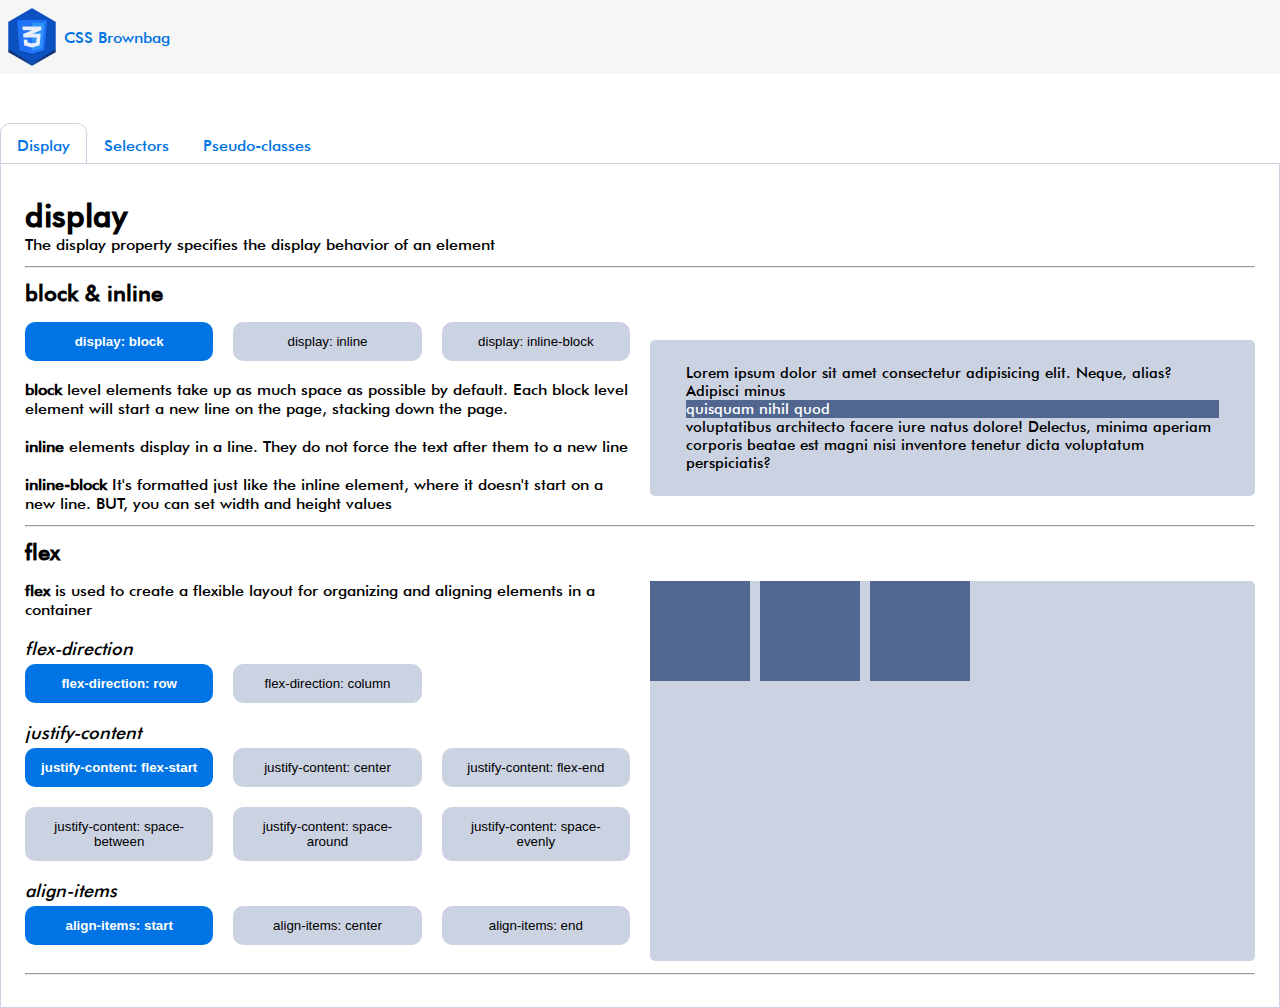
==== index.html @ 399d2007 "Add flex section" ====
<!DOCTYPE html>
<html lang="en">
  <head>
    <meta charset="UTF-8" />
    <meta name="viewport" content="width=device-width, initial-scale=1.0" />
    <title>CSS Brownbag Session</title>
    <link rel="stylesheet" href="css/styles.css" />
  </head>
  <body>
    <header class="navbar">
      <nav class="container">
        <div class="navbar-brand">
          <a href="#" class="navbar-logo">
            <img class="navbar-logo-image" src="./images/logo.png" alt="logo" />
            <p class="navbar-logo-text">CSS Brownbag</p>
          </a>
        </div>
      </nav>
    </header>

    <main>
      <nav class="nav container">
        <ul class="nav-tabs">
          <li class="nav-item">
            <a href="#" class="nav-link active" data-target="item-1">Display</a>
          </li>
          <li class="nav-item">
            <a href="#" class="nav-link" data-target="item-2">Selectors</a>
          </li>
          <li class="nav-item">
            <a href="#" class="nav-link" data-target="item-3">Pseudo-classes</a>
          </li>
        </ul>
      </nav>
      <div class="main-content container">
        <section class="content-item item-1 active">
          <div class="content-heading">
            <h2 class="content-title">display</h2>
            <p>
              The display property specifies the display behavior of an element
            </p>
          </div>
          <hr />
          <!-- BLOCK & INLINE -->
          <article id="block-inline" class="content-example">
            <h3 class="content-secondary-heading">block & inline</h3>

            <div class="content">
              <div class="content-description">
                <div class="content-buttons">
                  <div class="grid grid-col--3">
                    <button class="btn btn-primary" data-class="block">
                      display: block
                    </button>
                    <button class="btn btn-secondary" data-class="inline">
                      display: inline
                    </button>
                    <button class="btn btn-secondary" data-class="inline-block">
                      display: inline-block
                    </button>
                  </div>
                </div>
                <br />
                <p>
                  <strong>block</strong> level elements take up as much space as
                  possible by default. Each block level element will start a new
                  line on the page, stacking down the page.
                </p>
                <br />
                <p>
                  <strong>inline</strong> elements display in a line. They do
                  not force the text after them to a new line
                </p>
                <br />
                <strong>inline-block</strong> It's formatted just like the
                inline element, where it doesn't start on a new line. BUT, you
                can set width and height values
              </div>
              <div class="content-sample-text">
                <p>
                  Lorem ipsum dolor sit amet consectetur adipisicing elit.
                  Neque, alias? Adipisci minus
                  <span class="sample-1 block">quisquam nihil quod</span>
                  voluptatibus architecto facere iure natus dolore! Delectus,
                  minima aperiam corporis beatae est magni nisi inventore
                  tenetur dicta voluptatum perspiciatis?
                </p>
              </div>
            </div>
          </article>

          <hr />
          <article id="flex" class="content-example">
            <h3 class="content-secondary-heading">flex</h3>

            <div class="content">
              <div class="content-description">
                <p>
                  <strong>flex</strong> is used to create a flexible layout for
                  organizing and aligning elements in a container
                </p>
                <br />
                <div id="flex-direction" class="content-buttons">
                  <p>flex-direction</p>
                  <div class="grid grid-col--3">
                    <button class="btn btn-primary" data-class="flex-row">
                      flex-direction: row
                    </button>
                    <button class="btn btn-secondary" data-class="flex-column">
                      flex-direction: column
                    </button>
                  </div>
                </div>
                <br />
                <div id="justify-content" class="content-buttons">
                  <p>justify-content</p>
                  <div class="grid grid-col--3">
                    <button
                      class="btn btn-primary"
                      data-class="flex-justify-start"
                    >
                      justify-content: flex-start
                    </button>
                    <button
                      class="btn btn-secondary"
                      data-class="flex-justify-center"
                    >
                      justify-content: center
                    </button>
                    <button
                      class="btn btn-secondary"
                      data-class="flex-justify-end"
                    >
                      justify-content: flex-end
                    </button>
                    <button
                      class="btn btn-secondary"
                      data-class="flex-space-between"
                    >
                      justify-content: space-between
                    </button>
                    <button
                      class="btn btn-secondary"
                      data-class="flex-space-around"
                    >
                      justify-content: space-around
                    </button>
                    <button
                      class="btn btn-secondary"
                      data-class="flex-space-evenly"
                    >
                      justify-content: space-evenly
                    </button>
                  </div>
                </div>
                <br />
                <div id="align-items" class="content-buttons">
                  <p>align-items</p>
                  <div class="grid grid-col--3">
                    <button class="btn btn-primary" data-class="align-start">
                      align-items: start
                    </button>
                    <button class="btn btn-secondary" data-class="align-center">
                      align-items: center
                    </button>
                    <button class="btn btn-secondary" data-class="align-end">
                      align-items: end
                    </button>
                  </div>
                </div>
              </div>
              <div class="content-sample-flex">
                <div class="box-flex box-1"></div>
                <div class="box-flex box-2"></div>
                <div class="box-flex box-3"></div>
              </div>
            </div>
          </article>
          <hr />
        </section>
        <div class="content-item item-2">item2</div>
        <div class="content-item item-3">item3</div>
      </div>
    </main>

    <script src="js/app.js"></script>
  </body>
</html>
---- css/styles.css ----
@font-face {
  font-family: "Futura";
  src: url(../fonts/futura-regular.ttf) format("truetype");
  font-weight: normal;
  font-style: normal;
}

:root {
  --primary-color: #0074e4;
  --secondary-color: #cbd2e2;
  --accent-color: #51678f;
}

* {
  margin: 0;
  padding: 0;
  box-sizing: border-box;
}

html {
  font-size: 62.5%;
}

body {
  font-family: "Futura", sans-serif;
}

/* GENERAL */
.container {
  max-width: 1280px;
  margin: 0 auto;
}

.grid {
  display: grid;
}

.grid-col--3 {
  grid-template-columns: repeat(3, 1fr);
  grid-gap: 20px;
}

.btn {
  padding: 1.2rem 1.6rem;
  border-radius: 10px;
  border: none;
  cursor: pointer;
}

.btn-primary {
  background-color: var(--primary-color);
  color: #fff;
  font-weight: bold;
}

.btn-secondary {
  background-color: var(--secondary-color);
}

.btn-primary:hover {
  background-color: #0268c7;
}

.btn-secondary:hover {
  background-color: #bfc3cf;
}

/* ****** */
/* NAVBAR */
/* ****** */

.navbar {
  background-color: #f6f6f6;
  padding: 5px 0;
}

.navbar-brand {
  display: flex;
}

.navbar-logo {
  display: flex;
  align-items: center;
  text-decoration: none;
}

.navbar-logo-image {
  width: 64px;
}

.navbar-logo-text {
  color: var(--primary-color);
  font-size: 1.6rem;
}

/* ****** */
/* TABS */
/* ****** */
.nav {
  margin-top: 6.2rem;
  padding-bottom: 0.8rem;
  border-bottom: 1px solid var(--secondary-color);
}

.nav-tabs {
  display: flex;
  list-style: none;
}

.nav-item {
  font-size: 1.6rem;
}

.nav-link {
  color: var(--primary-color);
  padding: 1.2rem 1.6rem 0.8rem 1.6rem;
  text-decoration: none;
  border: 1px solid transparent;
  border-top-left-radius: 10px;
  border-top-right-radius: 10px;
  transition: all 0.3s ease;
}

.nav-link.active {
  border-color: var(--secondary-color);
}

/* ****** */
/* CONTENT ITEM */
/* ****** */
.main-content {
  border: 1px solid var(--secondary-color);
  border-top: none;
}

.content-item {
  display: none;
  padding: 3.2rem 2.4rem;
}

.content-item.active {
  display: block;
}

.content-title {
  font-size: 3.2rem;
}

.content-secondary-heading {
  font-size: 2.2rem;
  margin-bottom: 1.2rem;
}

.content-buttons p {
  font-size: 1.8rem;
  font-style: italic;
  margin-bottom: 5px;
}

.content-heading p {
  font-size: 1.6rem;
  margin-bottom: 1.2rem;
}

/* CONTENT */
.content-example {
  margin: 1.2rem 0;
}

.content {
  margin-top: 1.6rem;
  display: flex;
  gap: 2rem;
}

.content-description {
  flex: 1;
  font-size: 1.6rem;
}

.content-sample-text {
  flex: 1;
  font-size: 1.5rem;
  align-self: center;
}

.content-sample-text p {
  background-color: var(--secondary-color);
  padding: 2.4rem 3.6rem;
  border-radius: 5px;
}

/* EXAMPLE 1: block & inline */
.sample-1 {
  background-color: var(--accent-color);
  color: #fff;
}

.block {
  display: block;
}

.inline-block {
  display: inline-block;
  width: 100px;
}

/* EXAMPLE 2: flex */
.content-sample-flex {
  flex: 1;
  display: flex;
  background-color: var(--secondary-color);
  border-radius: 5px;
  gap: 10px;
  height: 38rem;
  align-self: center;
}

.flex-row {
  flex-direction: row;
}

.flex-column {
  flex-direction: column;
}

.box-flex {
  width: 100px;
  height: 100px;
  background-color: var(--accent-color);
}

.flex-justify-start {
  justify-content: flex-start;
}

.flex-justify-center {
  justify-content: center;
}

.flex-justify-end {
  justify-content: flex-end;
}

.flex-space-around {
  justify-content: space-around;
}

.flex-space-between {
  justify-content: space-between;
}

.flex-space-evenly {
  justify-content: space-evenly;
}

.align-center {
  align-items: center;
}

.align-start {
  align-items: start;
}

.align-end {
  align-items: end;
}
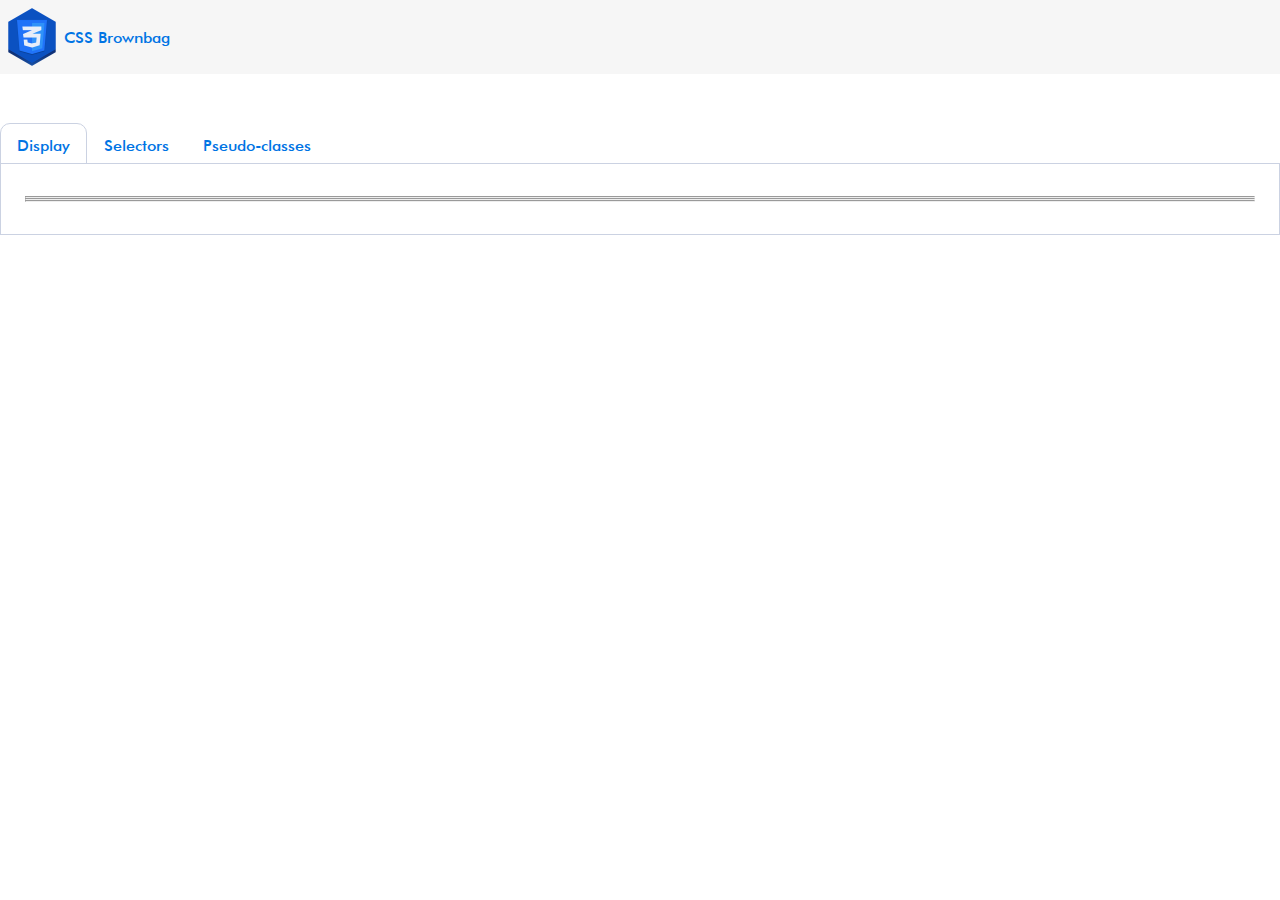
==== commit f563684e: "Add grid section" ====
--- a/index.html
+++ b/index.html
@@ -4,6 +4,7 @@
     <meta charset="UTF-8" />
     <meta name="viewport" content="width=device-width, initial-scale=1.0" />
     <title>CSS Brownbag Session</title>
+    <link rel="stylesheet" href="css/general.css" />
     <link rel="stylesheet" href="css/styles.css" />
   </head>
   <body>
@@ -34,149 +35,13 @@
       </nav>
       <div class="main-content container">
         <section class="content-item item-1 active">
-          <div class="content-heading">
-            <h2 class="content-title">display</h2>
-            <p>
-              The display property specifies the display behavior of an element
-            </p>
-          </div>
+          <!-- BLOCK HEADING -->
           <hr />
           <!-- BLOCK & INLINE -->
-          <article id="block-inline" class="content-example">
-            <h3 class="content-secondary-heading">block & inline</h3>
-
-            <div class="content">
-              <div class="content-description">
-                <div class="content-buttons">
-                  <div class="grid grid-col--3">
-                    <button class="btn btn-primary" data-class="block">
-                      display: block
-                    </button>
-                    <button class="btn btn-secondary" data-class="inline">
-                      display: inline
-                    </button>
-                    <button class="btn btn-secondary" data-class="inline-block">
-                      display: inline-block
-                    </button>
-                  </div>
-                </div>
-                <br />
-                <p>
-                  <strong>block</strong> level elements take up as much space as
-                  possible by default. Each block level element will start a new
-                  line on the page, stacking down the page.
-                </p>
-                <br />
-                <p>
-                  <strong>inline</strong> elements display in a line. They do
-                  not force the text after them to a new line
-                </p>
-                <br />
-                <strong>inline-block</strong> It's formatted just like the
-                inline element, where it doesn't start on a new line. BUT, you
-                can set width and height values
-              </div>
-              <div class="content-sample-text">
-                <p>
-                  Lorem ipsum dolor sit amet consectetur adipisicing elit.
-                  Neque, alias? Adipisci minus
-                  <span class="sample-1 block">quisquam nihil quod</span>
-                  voluptatibus architecto facere iure natus dolore! Delectus,
-                  minima aperiam corporis beatae est magni nisi inventore
-                  tenetur dicta voluptatum perspiciatis?
-                </p>
-              </div>
-            </div>
-          </article>
-
           <hr />
-          <article id="flex" class="content-example">
-            <h3 class="content-secondary-heading">flex</h3>
-
-            <div class="content">
-              <div class="content-description">
-                <p>
-                  <strong>flex</strong> is used to create a flexible layout for
-                  organizing and aligning elements in a container
-                </p>
-                <br />
-                <div id="flex-direction" class="content-buttons">
-                  <p>flex-direction</p>
-                  <div class="grid grid-col--3">
-                    <button class="btn btn-primary" data-class="flex-row">
-                      flex-direction: row
-                    </button>
-                    <button class="btn btn-secondary" data-class="flex-column">
-                      flex-direction: column
-                    </button>
-                  </div>
-                </div>
-                <br />
-                <div id="justify-content" class="content-buttons">
-                  <p>justify-content</p>
-                  <div class="grid grid-col--3">
-                    <button
-                      class="btn btn-primary"
-                      data-class="flex-justify-start"
-                    >
-                      justify-content: flex-start
-                    </button>
-                    <button
-                      class="btn btn-secondary"
-                      data-class="flex-justify-center"
-                    >
-                      justify-content: center
-                    </button>
-                    <button
-                      class="btn btn-secondary"
-                      data-class="flex-justify-end"
-                    >
-                      justify-content: flex-end
-                    </button>
-                    <button
-                      class="btn btn-secondary"
-                      data-class="flex-space-between"
-                    >
-                      justify-content: space-between
-                    </button>
-                    <button
-                      class="btn btn-secondary"
-                      data-class="flex-space-around"
-                    >
-                      justify-content: space-around
-                    </button>
-                    <button
-                      class="btn btn-secondary"
-                      data-class="flex-space-evenly"
-                    >
-                      justify-content: space-evenly
-                    </button>
-                  </div>
-                </div>
-                <br />
-                <div id="align-items" class="content-buttons">
-                  <p>align-items</p>
-                  <div class="grid grid-col--3">
-                    <button class="btn btn-primary" data-class="align-start">
-                      align-items: start
-                    </button>
-                    <button class="btn btn-secondary" data-class="align-center">
-                      align-items: center
-                    </button>
-                    <button class="btn btn-secondary" data-class="align-end">
-                      align-items: end
-                    </button>
-                  </div>
-                </div>
-              </div>
-              <div class="content-sample-flex">
-                <div class="box-flex box-1"></div>
-                <div class="box-flex box-2"></div>
-                <div class="box-flex box-3"></div>
-              </div>
-            </div>
-          </article>
+          <!-- FLEX -->
           <hr />
+          <!-- GRID -->
         </section>
         <div class="content-item item-2">item2</div>
         <div class="content-item item-3">item3</div>
--- a/css/general.css
+++ b/css/general.css
@@ -0,0 +1,132 @@
+:root {
+  --primary-color: #0074e4;
+  --secondary-color: #cbd2e2;
+  --accent-color: #51678f;
+}
+
+* {
+  margin: 0;
+  padding: 0;
+  box-sizing: border-box;
+}
+
+html {
+  font-size: 62.5%;
+}
+
+body {
+  font-family: "Futura", sans-serif;
+}
+
+/* GENERAL */
+.container {
+  max-width: 1280px;
+  margin: 0 auto;
+}
+
+.grid {
+  display: grid;
+  grid-gap: 20px;
+}
+
+.grid-col--1 {
+  grid-template-columns: 1fr;
+}
+
+.grid-col--2 {
+  grid-template-columns: repeat(2, 1fr);
+}
+
+.grid-col--3 {
+  grid-template-columns: repeat(3, 1fr);
+}
+
+.grid-row--1 {
+  grid-template-rows: 50px;
+}
+
+.grid-row--2 {
+  grid-template-rows: 50px 75px;
+}
+
+.grid-row--3 {
+  grid-template-rows: 50px 75px 100px;
+}
+
+.btn {
+  padding: 1.2rem 1.6rem;
+  border-radius: 10px;
+  border: none;
+  cursor: pointer;
+}
+
+.btn-primary {
+  background-color: var(--primary-color);
+  color: #fff;
+  font-weight: bold;
+}
+
+.btn-secondary {
+  background-color: var(--secondary-color);
+}
+
+.btn-primary:hover {
+  background-color: #0268c7;
+}
+
+.btn-secondary:hover {
+  background-color: #bfc3cf;
+}
+
+.block {
+  display: block;
+}
+
+.inline-block {
+  display: inline-block;
+  width: 100px;
+}
+
+.flex-row {
+  flex-direction: row;
+}
+
+.flex-column {
+  flex-direction: column;
+}
+
+.flex-justify-start {
+  justify-content: flex-start;
+}
+
+.flex-justify-center {
+  justify-content: center;
+}
+
+.flex-justify-end {
+  justify-content: flex-end;
+}
+
+.flex-space-around {
+  justify-content: space-around;
+}
+
+.flex-space-between {
+  justify-content: space-between;
+}
+
+.flex-space-evenly {
+  justify-content: space-evenly;
+}
+
+.align-center {
+  align-items: center;
+}
+
+.align-start {
+  align-items: start;
+}
+
+.align-end {
+  align-items: end;
+}
--- a/css/styles.css
+++ b/css/styles.css
@@ -3,66 +3,6 @@
   src: url(../fonts/futura-regular.ttf) format("truetype");
   font-weight: normal;
   font-style: normal;
-}
-
-:root {
-  --primary-color: #0074e4;
-  --secondary-color: #cbd2e2;
-  --accent-color: #51678f;
-}
-
-* {
-  margin: 0;
-  padding: 0;
-  box-sizing: border-box;
-}
-
-html {
-  font-size: 62.5%;
-}
-
-body {
-  font-family: "Futura", sans-serif;
-}
-
-/* GENERAL */
-.container {
-  max-width: 1280px;
-  margin: 0 auto;
-}
-
-.grid {
-  display: grid;
-}
-
-.grid-col--3 {
-  grid-template-columns: repeat(3, 1fr);
-  grid-gap: 20px;
-}
-
-.btn {
-  padding: 1.2rem 1.6rem;
-  border-radius: 10px;
-  border: none;
-  cursor: pointer;
-}
-
-.btn-primary {
-  background-color: var(--primary-color);
-  color: #fff;
-  font-weight: bold;
-}
-
-.btn-secondary {
-  background-color: var(--secondary-color);
-}
-
-.btn-primary:hover {
-  background-color: #0268c7;
-}
-
-.btn-secondary:hover {
-  background-color: #bfc3cf;
 }
 
 /* ****** */
@@ -196,15 +136,6 @@
   color: #fff;
 }
 
-.block {
-  display: block;
-}
-
-.inline-block {
-  display: inline-block;
-  width: 100px;
-}
-
 /* EXAMPLE 2: flex */
 .content-sample-flex {
   flex: 1;
@@ -216,52 +147,22 @@
   align-self: center;
 }
 
-.flex-row {
-  flex-direction: row;
-}
-
-.flex-column {
-  flex-direction: column;
-}
-
 .box-flex {
   width: 100px;
   height: 100px;
   background-color: var(--accent-color);
 }
 
-.flex-justify-start {
-  justify-content: flex-start;
+/* EXAMPLE 3: Grid */
+.content-sample-grid {
+  flex: 1;
+  display: grid;
+  background-color: var(--secondary-color);
+  border-radius: 5px;
+  grid-gap: 20px;
+  height: 38rem;
 }
 
-.flex-justify-center {
-  justify-content: center;
+.box-grid {
+  background-color: var(--accent-color);
 }
-
-.flex-justify-end {
-  justify-content: flex-end;
-}
-
-.flex-space-around {
-  justify-content: space-around;
-}
-
-.flex-space-between {
-  justify-content: space-between;
-}
-
-.flex-space-evenly {
-  justify-content: space-evenly;
-}
-
-.align-center {
-  align-items: center;
-}
-
-.align-start {
-  align-items: start;
-}
-
-.align-end {
-  align-items: end;
-}
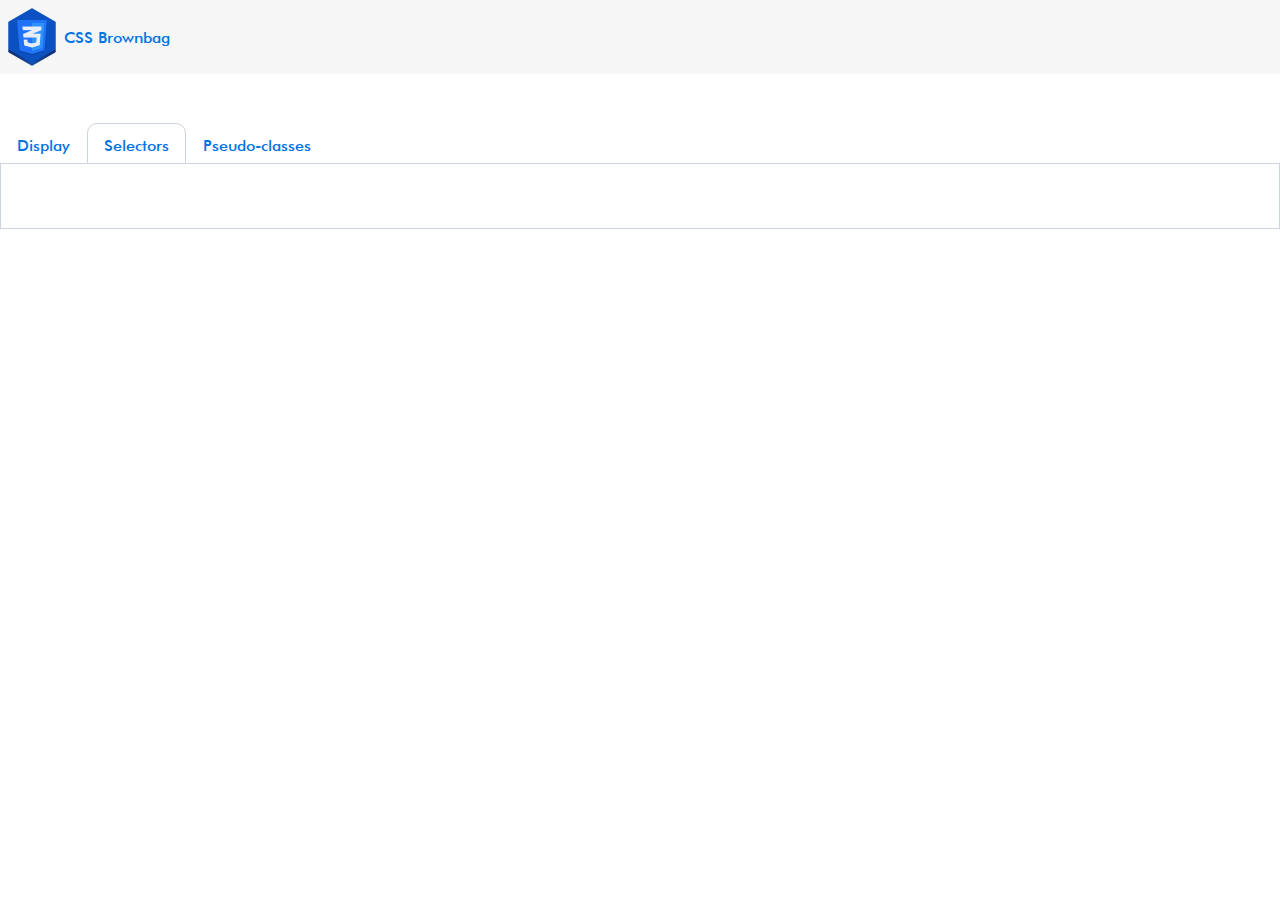
==== commit 5a47a32f: "Add selectors" ====
--- a/index.html
+++ b/index.html
@@ -23,10 +23,12 @@
       <nav class="nav container">
         <ul class="nav-tabs">
           <li class="nav-item">
-            <a href="#" class="nav-link active" data-target="item-1">Display</a>
+            <a href="#" class="nav-link" data-target="item-1">Display</a>
           </li>
           <li class="nav-item">
-            <a href="#" class="nav-link" data-target="item-2">Selectors</a>
+            <a href="#" class="nav-link active" data-target="item-2"
+              >Selectors</a
+            >
           </li>
           <li class="nav-item">
             <a href="#" class="nav-link" data-target="item-3">Pseudo-classes</a>
@@ -34,7 +36,7 @@
         </ul>
       </nav>
       <div class="main-content container">
-        <section class="content-item item-1 active">
+        <section class="content-item item-1">
           <!-- BLOCK HEADING -->
           <hr />
           <!-- BLOCK & INLINE -->
@@ -43,9 +45,10 @@
           <hr />
           <!-- GRID -->
         </section>
-        <div class="content-item item-2">item2</div>
-        <div class="content-item item-3">item3</div>
-      </div>
+        <section class="content-item item-2 active">
+          <!-- SELECTORS -->
+        </section>
+      <section class="content-item item-3">item3</section>
     </main>
 
     <script src="js/app.js"></script>
--- a/css/general.css
+++ b/css/general.css
@@ -16,6 +16,22 @@
 
 body {
   font-family: "Futura", sans-serif;
+}
+
+h1 {
+  font-size: 3.6rem;
+}
+
+h2 {
+  font-size: 3.2rem;
+}
+
+h3 {
+  font-size: 2.2rem;
+}
+
+h4 {
+  font-size: 1.8rem;
 }
 
 /* GENERAL */
--- a/css/styles.css
+++ b/css/styles.css
@@ -82,12 +82,7 @@
   display: block;
 }
 
-.content-title {
-  font-size: 3.2rem;
-}
-
 .content-secondary-heading {
-  font-size: 2.2rem;
   margin-bottom: 1.2rem;
 }
 
@@ -166,3 +161,21 @@
 .box-grid {
   background-color: var(--accent-color);
 }
+
+/* ********* */
+/* SELECTORS */
+/* ********* */
+.content-sample-selectors {
+  font-size: 1.6rem;
+  flex: 1 1 0px;
+  background-color: var(--secondary-color);
+  padding: 1.6rem;
+}
+
+.content-sample-code {
+  display: flex;
+}
+
+.content-sample-code code {
+  flex: 1 1 0px;
+}
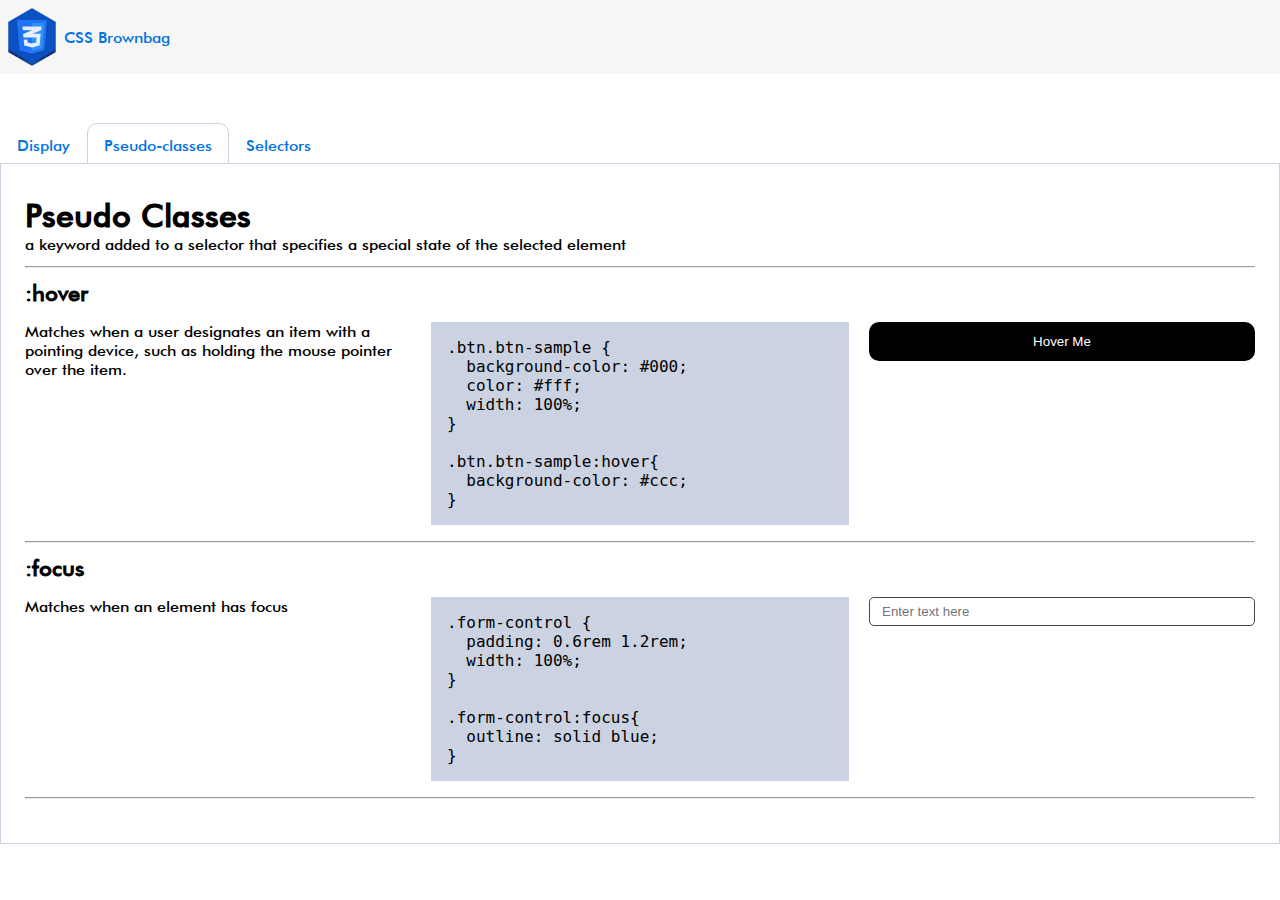
==== commit 147be371: "Add pseudo hover and focus" ====
--- a/index.html
+++ b/index.html
@@ -26,13 +26,14 @@
             <a href="#" class="nav-link" data-target="item-1">Display</a>
           </li>
           <li class="nav-item">
-            <a href="#" class="nav-link active" data-target="item-2"
+            <a href="#" class="nav-link active" data-target="item-2">Pseudo-classes</a>
+          </li>
+          <li class="nav-item">
+            <a href="#" class="nav-link" data-target="item-3"
               >Selectors</a
             >
           </li>
-          <li class="nav-item">
-            <a href="#" class="nav-link" data-target="item-3">Pseudo-classes</a>
-          </li>
+          
         </ul>
       </nav>
       <div class="main-content container">
@@ -46,9 +47,73 @@
           <!-- GRID -->
         </section>
         <section class="content-item item-2 active">
+          <div class="content-heading">
+            <h2 class="content-title">Pseudo Classes</h2>
+            <p>
+              a keyword added to a selector that specifies a special state of the selected
+              element
+            </p>
+          </div>
+          <hr>
+          <br>
+          <article id="hover">
+            <h3 class="content-secondary-heading">:hover</h3>
+              <div class="content">
+                <div class="content-description">
+                  <p>
+                    Matches when a user designates an item with a pointing device, such as holding the mouse pointer over the item.
+                  </p>
+                  <br />
+                </div>
+                <div class="content-sample-code">
+                  <code>.btn.btn-sample { <br>
+                    &emsp; background-color: #000; <br>
+                    &emsp; color: #fff;<br>
+                    &emsp; width: 100%;<br>
+                  }<br><br>
+                .btn.btn-sample:hover{<br>
+                &emsp; background-color: #ccc;<br>
+                }</code>
+                </div>
+                <div class="content-sample-result">
+                  <button class="btn btn-sample">
+                    Hover Me
+                  </button>
+                </div>
+              </div>
+              <hr>
+            </article>
+          <br>
+          <article id="focus">
+            <h3 class="content-secondary-heading">:focus</h3>
+              <div class="content">
+                <div class="content-description">
+                  <p>
+                    Matches when an element has focus
+                  </p>
+                  <br />
+                </div>
+                <div class="content-sample-code">
+                  <code>.form-control { <br>
+                    &emsp; padding: 0.6rem 1.2rem; <br>
+                    &emsp; width: 100%; <br>
+                  }<br><br>
+                .form-control:focus{<br>
+                  &emsp; outline: solid blue; <br>
+                }
+                  </code>
+                </div>
+                <div class="content-sample-result">
+                  <input type="text" class="form-control" placeholder="Enter text here">
+                </div>
+              </div>
+              <hr>
+            </article>
+          <br>
+        </section>
+        <section class="content-item item-3">
           <!-- SELECTORS -->
         </section>
-      <section class="content-item item-3">item3</section>
     </main>
 
     <script src="js/app.js"></script>
--- a/css/styles.css
+++ b/css/styles.css
@@ -165,17 +165,40 @@
 /* ********* */
 /* SELECTORS */
 /* ********* */
-.content-sample-selectors {
+.content-sample-code {
   font-size: 1.6rem;
   flex: 1 1 0px;
   background-color: var(--secondary-color);
   padding: 1.6rem;
-}
-
-.content-sample-code {
-  display: flex;
+  margin-bottom: 1.6rem;
 }
 
 .content-sample-code code {
   flex: 1 1 0px;
 }
+
+/* PSEUDO CLASSES */
+.btn.btn-sample {
+  background-color: #000;
+  color: #fff;
+  width: 100%;
+}
+
+.btn.btn-sample:hover {
+  background-color: #ccc;
+}
+
+.content-sample-result {
+  flex: 1 1 0px;
+}
+
+.form-control {
+  padding: 0.6rem 1.2rem;
+  border-radius: 5px;
+  border: 1px solid #494949;
+  width: 100%;
+}
+
+.form-control:focus {
+  outline: solid blue;
+}
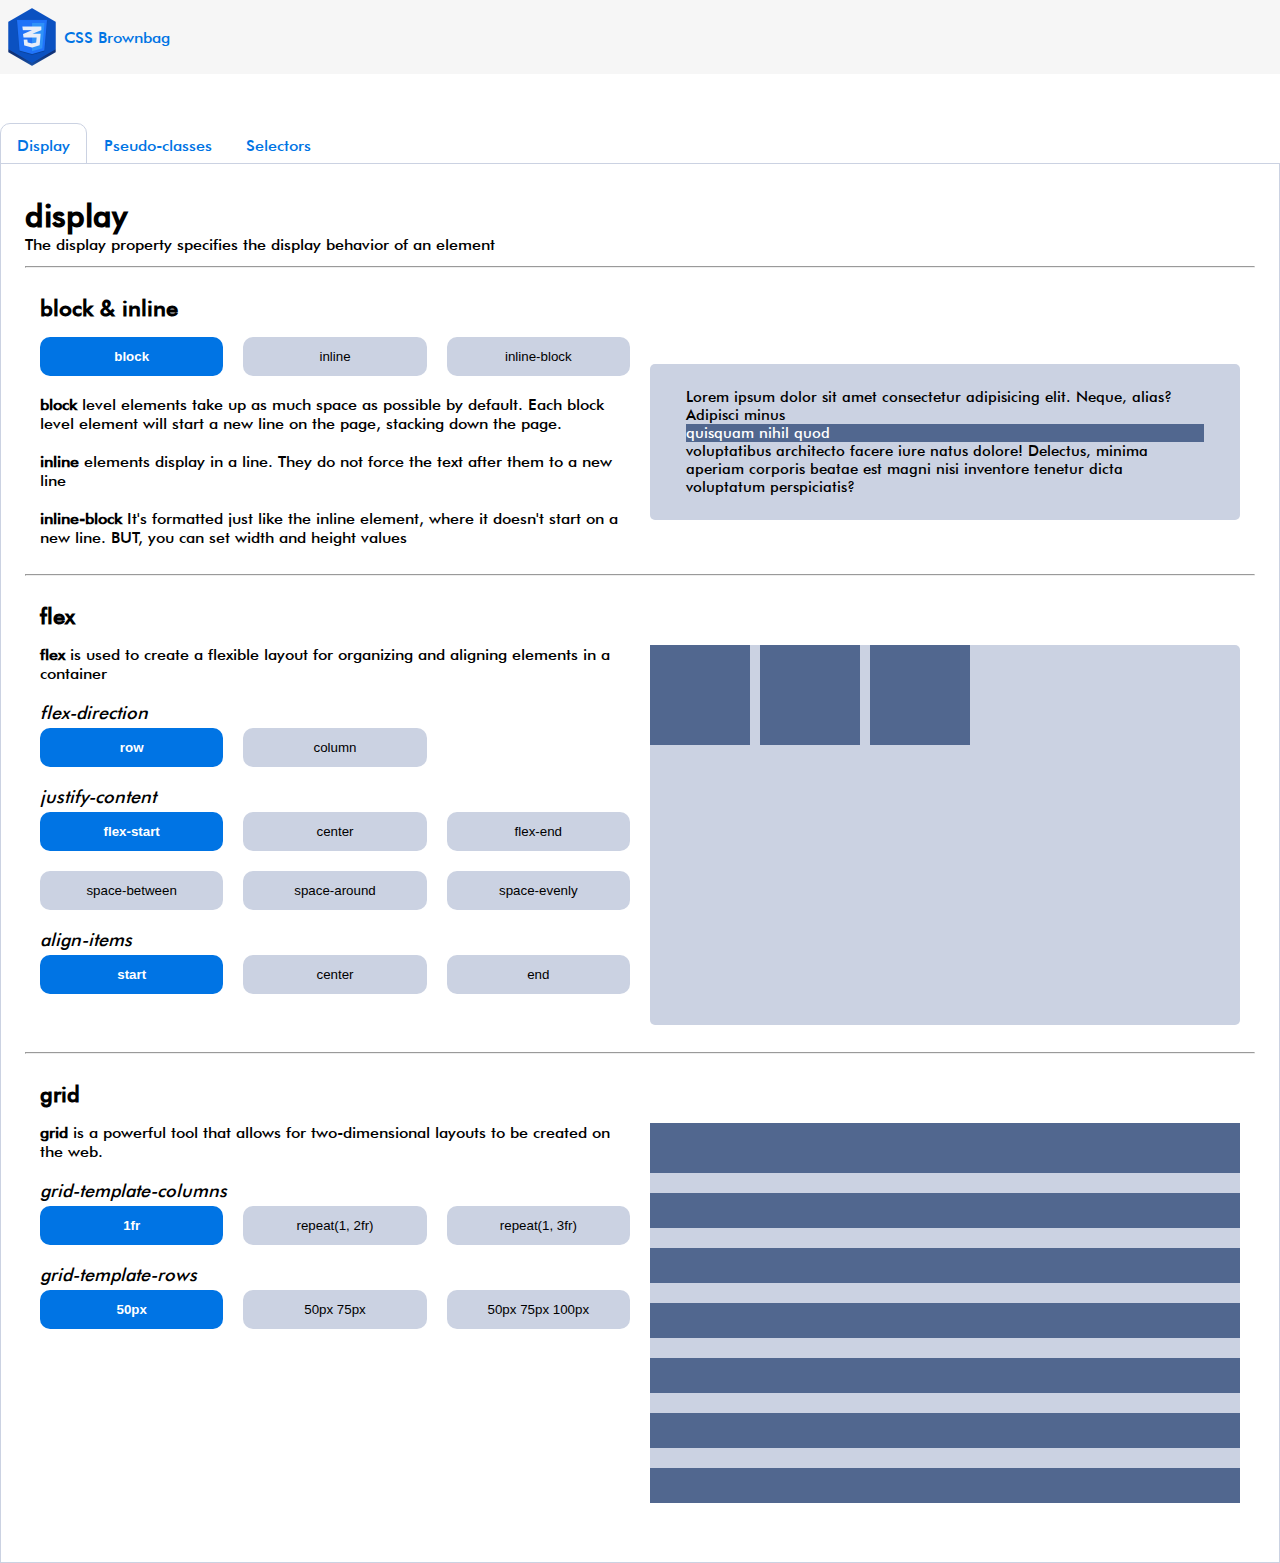
==== commit c7918993: "Add first-child, last-child, nth-child" ====
--- a/index.html
+++ b/index.html
@@ -23,10 +23,10 @@
       <nav class="nav container">
         <ul class="nav-tabs">
           <li class="nav-item">
-            <a href="#" class="nav-link" data-target="item-1">Display</a>
+            <a href="#" class="nav-link active" data-target="item-1">Display</a>
           </li>
           <li class="nav-item">
-            <a href="#" class="nav-link active" data-target="item-2">Pseudo-classes</a>
+            <a href="#" class="nav-link" data-target="item-2">Pseudo-classes</a>
           </li>
           <li class="nav-item">
             <a href="#" class="nav-link" data-target="item-3"
@@ -37,16 +37,177 @@
         </ul>
       </nav>
       <div class="main-content container">
-        <section class="content-item item-1">
+        <section class="content-item item-1 active">
           <!-- BLOCK HEADING -->
+          <div class="content-heading">
+            <h2 class="content-title">display</h2>
+            <p>The display property specifies the display behavior of an element</p>
+          </div>
+          
           <hr />
           <!-- BLOCK & INLINE -->
+          <article id="block-inline" class="content-example">
+            <h3 class="content-secondary-heading">block & inline</h3>
+          
+            <div class="content">
+              <div class="content-description">
+                <div class="content-buttons">
+                  <div class="grid grid-col--3">
+                    <button class="btn btn-primary" data-class="block">block</button>
+                    <button class="btn btn-secondary" data-class="inline">inline</button>
+                    <button class="btn btn-secondary" data-class="inline-block">
+                      inline-block
+                    </button>
+                  </div>
+                </div>
+                <br />
+                <p>
+                  <strong>block</strong> level elements take up as much space as possible
+                  by default. Each block level element will start a new line on the page,
+                  stacking down the page.
+                </p>
+                <br />
+                <p>
+                  <strong>inline</strong> elements display in a line. They do not force
+                  the text after them to a new line
+                </p>
+                <br />
+                <strong>inline-block</strong> It's formatted just like the inline element,
+                where it doesn't start on a new line. BUT, you can set width and height
+                values
+              </div>
+              <div class="content-sample-text">
+                <p>
+                  Lorem ipsum dolor sit amet consectetur adipisicing elit. Neque, alias?
+                  Adipisci minus
+                  <span class="sample-1 block">quisquam nihil quod</span>
+                  voluptatibus architecto facere iure natus dolore! Delectus, minima
+                  aperiam corporis beatae est magni nisi inventore tenetur dicta
+                  voluptatum perspiciatis?
+                </p>
+              </div>
+            </div>
+          </article>
+          
           <hr />
           <!-- FLEX -->
+          <article id="flex" class="content-example">
+            <h3 class="content-secondary-heading">flex</h3>
+          
+            <div class="content">
+              <div class="content-description">
+                <p>
+                  <strong>flex</strong> is used to create a flexible layout for organizing
+                  and aligning elements in a container
+                </p>
+                <br />
+                <div id="flex-direction" class="content-buttons">
+                  <p>flex-direction</p>
+                  <div class="grid grid-col--3">
+                    <button class="btn btn-primary" data-class="flex-row">row</button>
+                    <button class="btn btn-secondary" data-class="flex-column">
+                      column
+                    </button>
+                  </div>
+                </div>
+                <br />
+                <div id="justify-content" class="content-buttons">
+                  <p>justify-content</p>
+                  <div class="grid grid-col--3">
+                    <button class="btn btn-primary" data-class="flex-justify-start">
+                      flex-start
+                    </button>
+                    <button class="btn btn-secondary" data-class="flex-justify-center">
+                      center
+                    </button>
+                    <button class="btn btn-secondary" data-class="flex-justify-end">
+                      flex-end
+                    </button>
+                    <button class="btn btn-secondary" data-class="flex-space-between">
+                      space-between
+                    </button>
+                    <button class="btn btn-secondary" data-class="flex-space-around">
+                      space-around
+                    </button>
+                    <button class="btn btn-secondary" data-class="flex-space-evenly">
+                      space-evenly
+                    </button>
+                  </div>
+                </div>
+                <br />
+                <div id="align-items" class="content-buttons">
+                  <p>align-items</p>
+                  <div class="grid grid-col--3">
+                    <button class="btn btn-primary" data-class="align-start">
+                      start
+                    </button>
+                    <button class="btn btn-secondary" data-class="align-center">
+                      center
+                    </button>
+                    <button class="btn btn-secondary" data-class="align-end">end</button>
+                  </div>
+                </div>
+              </div>
+              <div class="content-sample-flex">
+                <div class="box-flex"></div>
+                <div class="box-flex"></div>
+                <div class="box-flex"></div>
+              </div>
+            </div>
+          </article>
+          
           <hr />
           <!-- GRID -->
+          <article id="grid" class="content-example">
+            <h3 class="content-secondary-heading">grid</h3>
+          
+            <div class="content">
+              <div class="content-description">
+                <p>
+                  <strong>grid</strong> is a powerful tool that allows for two-dimensional
+                  layouts to be created on the web.
+                </p>
+                <br />
+                <div id="grid-columns" class="content-buttons">
+                  <p>grid-template-columns</p>
+                  <div class="grid grid-col--3">
+                    <button class="btn btn-primary" data-class="grid-col--1">1fr</button>
+                    <button class="btn btn-secondary" data-class="grid-col--2">
+                      repeat(1, 2fr)
+                    </button>
+                    <button class="btn btn-secondary" data-class="grid-col--3">
+                      repeat(1, 3fr)
+                    </button>
+                  </div>
+                </div>
+                <br />
+                <div id="grid-rows" class="content-buttons">
+                  <p>grid-template-rows</p>
+                  <div class="grid grid-col--3">
+                    <button class="btn btn-primary" data-class="grid-row--1">50px</button>
+                    <button class="btn btn-secondary" data-class="grid-row--2">
+                      50px 75px
+                    </button>
+                    <button class="btn btn-secondary" data-class="grid-row--3">
+                      50px 75px 100px
+                    </button>
+                  </div>
+                </div>
+              </div>
+              <div class="content-sample-grid grid-row--1">
+                <div class="box-grid"></div>
+                <div class="box-grid"></div>
+                <div class="box-grid"></div>
+                <div class="box-grid"></div>
+                <div class="box-grid"></div>
+                <div class="box-grid"></div>
+                <div class="box-grid"></div>
+              </div>
+            </div>
+          </article>
+          
         </section>
-        <section class="content-item item-2 active">
+        <section class="content-item item-2">
           <div class="content-heading">
             <h2 class="content-title">Pseudo Classes</h2>
             <p>
@@ -71,7 +232,7 @@
                     &emsp; color: #fff;<br>
                     &emsp; width: 100%;<br>
                   }<br><br>
-                .btn.btn-sample:hover{<br>
+                .btn.btn-sample<span style="background-color: #ffd700;">:hover</span>{<br>
                 &emsp; background-color: #ccc;<br>
                 }</code>
                 </div>
@@ -98,13 +259,130 @@
                     &emsp; padding: 0.6rem 1.2rem; <br>
                     &emsp; width: 100%; <br>
                   }<br><br>
-                .form-control:focus{<br>
+                .form-control<span style="background-color: #ffd700;">:focus</span>{<br>
                   &emsp; outline: solid blue; <br>
                 }
                   </code>
                 </div>
                 <div class="content-sample-result">
                   <input type="text" class="form-control" placeholder="Enter text here">
+                </div>
+              </div>
+              <hr>
+            </article>
+          <br>
+          <article id="first-child">
+            <h3 class="content-secondary-heading">:first-child</h3>
+              <div class="content">
+                <div class="content-description">
+                  <p>
+                    used to select the specified selector, only if it is the first child of its parent
+                  </p>
+                  <br />
+                </div>
+                <div class="content-sample-code">
+                  <code>
+                    HTML: <br><br>
+                    &lt;ul class="list-1"&gt; <br>
+                    &emsp;&lt;li&gt;Sample 1&lt;/li&gt; <br>
+                    &emsp;&lt;li&gt;Sample 2&lt;/li&gt; <br>
+                    &emsp;&lt;li&gt;Sample 3&lt;/li&gt; <br>
+                    &emsp;&lt;li&gt;Sample 4&lt;/li&gt; <br>
+                    &emsp;&lt;li&gt;Sample 5&lt;/li&gt; <br>
+                    &lt;/ul&gt; <br>
+                    <br>
+                    CSS: <br><br>
+                    <code>.list-1 <span style="background-color: #ffd700;">li:first-child</span> { <br>
+                      &emsp;background-color: yellow; <br>
+                    }</code>
+                  </code>
+                </div>
+                <div class="content-sample-result">
+                  <ul class="sample-list list-1">
+                    <li>Sample 1</li>
+                    <li>Sample 2</li>
+                    <li>Sample 3</li>
+                    <li>Sample 4</li>
+                    <li>Sample 5</li>
+                  </ul>
+                </div>
+              </div>
+              <hr>
+            </article>
+          <br>
+          <article id="last-child">
+            <h3 class="content-secondary-heading">:last-child</h3>
+              <div class="content">
+                <div class="content-description">
+                  <p>
+                    used to select the specified selector, only if it is the last child of its parent
+                  </p>
+                  <br />
+                </div>
+                <div class="content-sample-code">
+                  <code>
+                    HTML: <br><br>
+                    &lt;ul class="list-2"&gt; <br>
+                    &emsp;&lt;li&gt;Sample 1&lt;/li&gt; <br>
+                    &emsp;&lt;li&gt;Sample 2&lt;/li&gt; <br>
+                    &emsp;&lt;li&gt;Sample 3&lt;/li&gt; <br>
+                    &emsp;&lt;li&gt;Sample 4&lt;/li&gt; <br>
+                    &emsp;&lt;li&gt;Sample 5&lt;/li&gt; <br>
+                    &lt;/ul&gt; <br>
+                    <br>
+                    CSS: <br><br>
+                    <code>.list-2 <span style="background-color: #ffd700;">li:last-child</span> { <br>
+                      &emsp;background-color: yellow; <br>
+                    }</code>
+                  </code>
+                </div>
+                <div class="content-sample-result">
+                  <ul class="sample-list list-2">
+                    <li>Sample 1</li>
+                    <li>Sample 2</li>
+                    <li>Sample 3</li>
+                    <li>Sample 4</li>
+                    <li>Sample 5</li>
+                  </ul>
+                </div>
+              </div>
+              <hr>
+            </article>
+          <br>
+          <article id="nth-child">
+            <h3 class="content-secondary-heading">:nth-child()</h3>
+              <div class="content">
+                <div class="content-description">
+                  <p>
+                    selector matches every element that is the nth child of its parent
+                  </p>
+                  <br />
+                </div>
+                <div class="content-sample-code">
+                  <code>
+                    HTML: <br><br>
+                    &lt;ul class="list-3"&gt; <br>
+                    &emsp;&lt;li&gt;Sample 1&lt;/li&gt; <br>
+                    &emsp;&lt;li&gt;Sample 2&lt;/li&gt; <br>
+                    &emsp;&lt;li&gt;Sample 3&lt;/li&gt; <br>
+                    &emsp;&lt;li&gt;Sample 4&lt;/li&gt; <br>
+                    &emsp;&lt;li&gt;Sample 5&lt;/li&gt; <br>
+                    &lt;/ul&gt; <br>
+                    <br>
+                    CSS: <br><br>
+                    <code>.list-3 <span style="background-color: #ffd700;">li:nth-child(odd)</span> { <br>
+                      &emsp;background-color: yellow; <br>
+                    }</code>
+                  </code>
+                </div>
+                <div class="content-sample-result">
+                  <ul class="sample-list list-3">
+                    <li>Sample 1</li>
+                    <li>Sample 2</li>
+                    <li>Sample 3</li>
+                    <li>Sample 4</li>
+                    <li>Sample 5</li>
+                  </ul>
                 </div>
               </div>
               <hr>
@@ -113,6 +391,116 @@
         </section>
         <section class="content-item item-3">
           <!-- SELECTORS -->
+          <div class="content-heading">
+            <h2 class="content-title">Selectors</h2>
+            <p>
+              defines the patterns to select elements to which a set of CSS rules are then
+              applied along with their specificity
+            </p>
+          </div>
+          <hr />
+          <br />
+          <h3 class="content-secondary-heading">
+            Lowest to Highest Priority Selectors :
+          </h3>
+          <div class="content">
+            <div class="content-description">
+              <h4>0 - Universal Selector</h4>
+              <p>used to select all the elements on the HTML page</p>
+            </div>
+            <div class="content-sample-code">
+              <code
+                >* { <br />
+                margin: 0; <br />
+                padding: 0; <br />
+                box-sizing: border-box; <br />
+                }
+              </code>
+            </div>
+          </div>
+          <div class="content">
+            <div class="content-description">
+              <h4>1 - Element Selector</h4>
+              <p>used to selects all elements with the specified element name</p>
+            </div>
+            <div class="content-sample-code">
+              <code
+                >h5 { <br />
+                color: red; <br />
+                font-size: 20px; <br />
+                }
+              </code>
+            </div>
+          </div>
+          <div class="content">
+            <div class="content-description">
+              <h4>2 - Class/Pseudo Selector</h4>
+              <p>
+                <strong>.class</strong> selector selects elements with a specific class
+                attribute.
+              </p>
+              <p><strong>Pseudo</strong> selects elements that are in a specific state</p>
+            </div>
+            <div class="content-sample-code">
+              <code
+                >.box .box-1 { <br />
+                color: blue; <br />
+                width: 100px; <br />
+                }<br />
+                <br />
+                .btn:hover { <br />
+                color: #b2b2b2; <br />
+                }</code
+              >
+            </div>
+          </div>
+          <div class="content">
+            <div class="content-description">
+              <h4>3 - id Selector</h4>
+              <p>
+                uses the id attribute of an HTML element to select a specific element.
+              </p>
+            </div>
+            <div class="content-sample-code">
+              <code
+                >#hero-section {<br />
+                background-color: #green; <br />
+                }</code
+              >
+            </div>
+          </div>
+          <div class="content">
+            <div class="content-description">
+              <h4>4 - Inline Styles</h4>
+              <p>
+                directly affect the tag they are written in, without the use of selectors.
+              </p>
+            </div>
+            <div class="content-sample-code">
+              <code>
+                &lt;p style="color: red"&gt;<br />
+                Lorem ipsum dolor sit amet.<br />
+                &lt;/p&gt;</code
+              >
+            </div>
+          </div>
+          <div class="content">
+            <div class="content-description">
+              <h4>5 - !important</h4>
+              <p>
+                overrides all previous styling rules for that specific property on that
+                element
+              </p>
+            </div>
+            <div class="content-sample-code">
+              <code>
+                p { <br />
+                color: #fff !important <br />
+                }</code
+              >
+            </div>
+          </div>
+          
         </section>
     </main>
 
--- a/css/general.css
+++ b/css/general.css
@@ -32,6 +32,10 @@
 
 h4 {
   font-size: 1.8rem;
+}
+
+article {
+  padding: 1.5rem;
 }
 
 /* GENERAL */
--- a/css/styles.css
+++ b/css/styles.css
@@ -202,3 +202,27 @@
 .form-control:focus {
   outline: solid blue;
 }
+
+/* :FIRST-CHILD */
+.sample-list {
+  font-size: 1.6rem;
+}
+
+#first-child .content-sample-result,
+#last-child .content-sample-result,
+#nth-child .content-sample-result {
+  display: flex;
+  justify-content: center;
+}
+
+.list-1 li:first-child {
+  background-color: yellow;
+}
+
+.list-2 li:last-child {
+  background-color: yellow;
+}
+
+.list-3 li:nth-child(odd) {
+  background-color: yellow;
+}
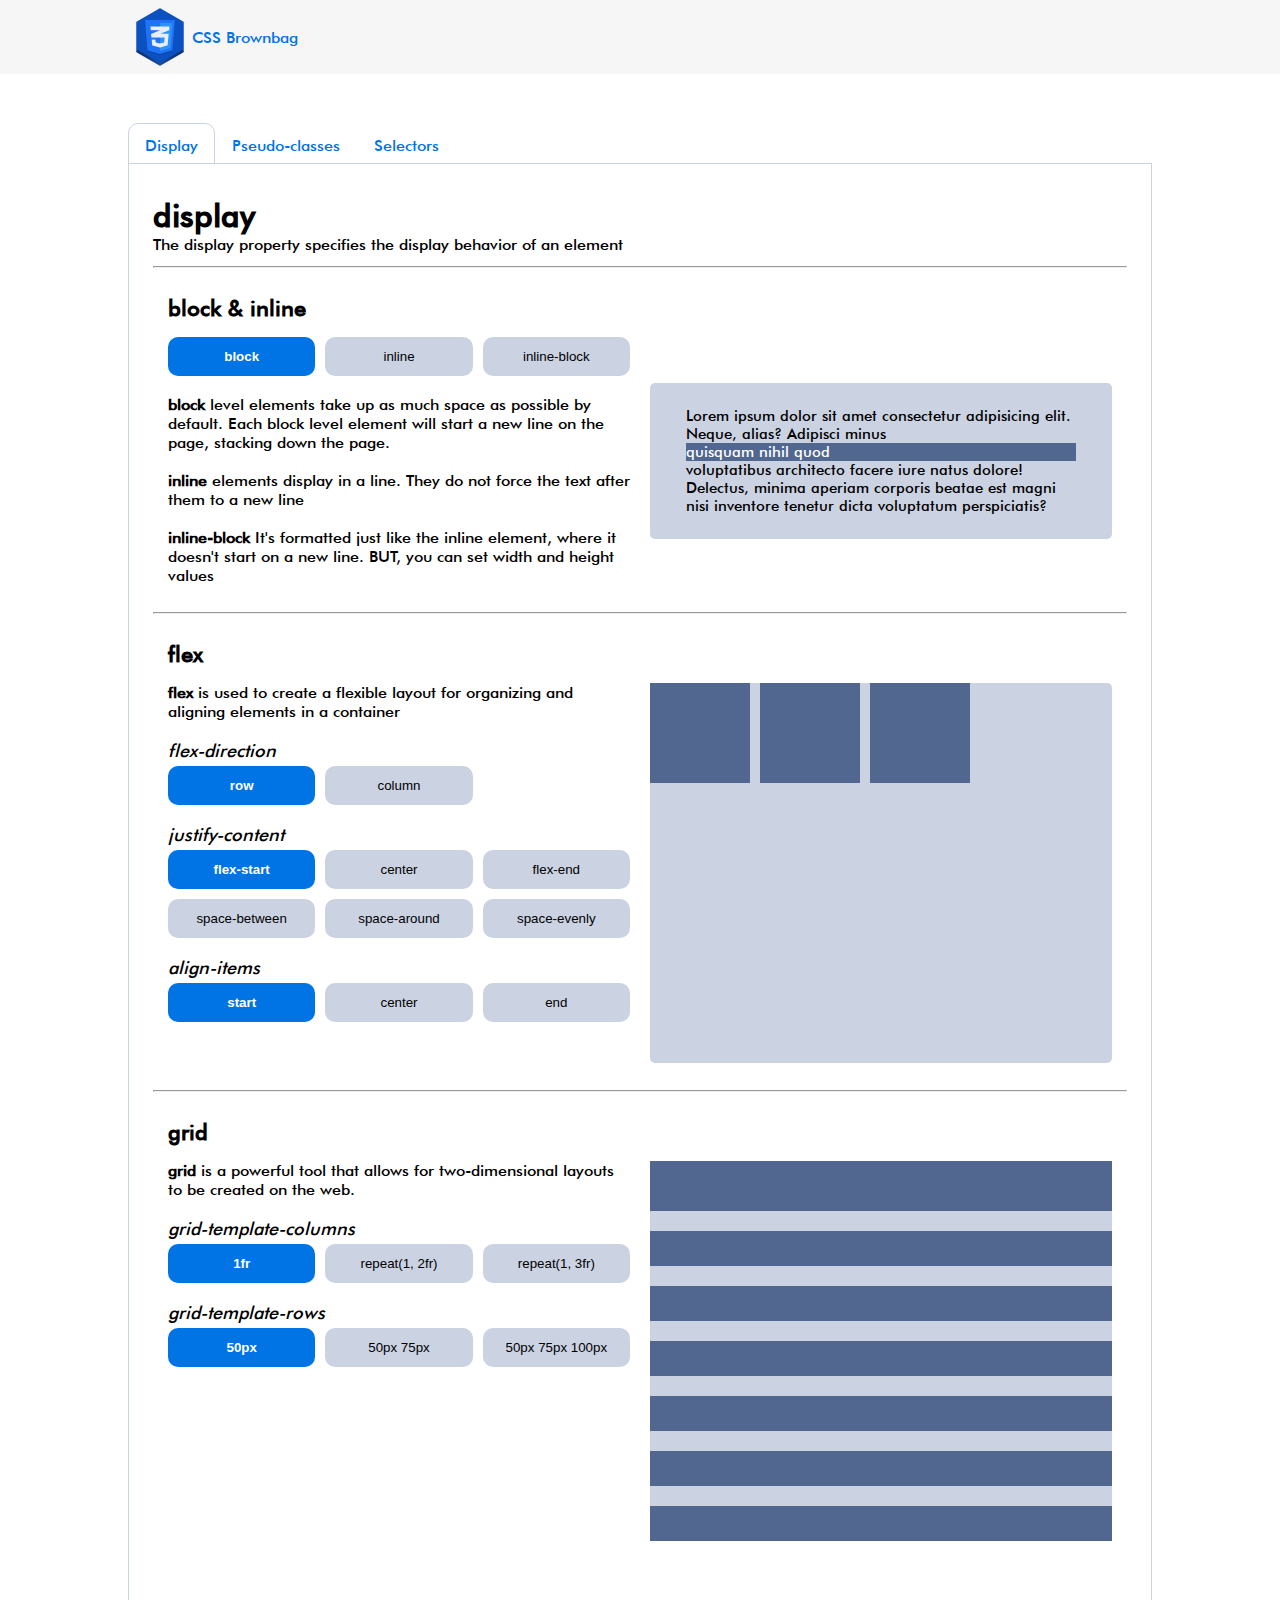
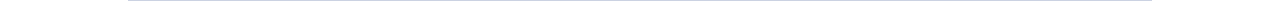
==== commit 0c70e4bc: "Add responsiveness" ====
--- a/index.html
+++ b/index.html
@@ -148,10 +148,12 @@
                   </div>
                 </div>
               </div>
-              <div class="content-sample-flex">
-                <div class="box-flex"></div>
-                <div class="box-flex"></div>
-                <div class="box-flex"></div>
+              <div class="content-sample-flex-parent">
+                <div class="content-sample-flex">
+                  <div class="box-flex"></div>
+                  <div class="box-flex"></div>
+                  <div class="box-flex"></div>
+                </div>
               </div>
             </div>
           </article>
@@ -194,14 +196,16 @@
                   </div>
                 </div>
               </div>
-              <div class="content-sample-grid grid-row--1">
-                <div class="box-grid"></div>
-                <div class="box-grid"></div>
-                <div class="box-grid"></div>
-                <div class="box-grid"></div>
-                <div class="box-grid"></div>
-                <div class="box-grid"></div>
-                <div class="box-grid"></div>
+              <div class="content-sample-grid-parent">
+                <div class="content-sample-grid grid-row--1">
+                  <div class="box-grid"></div>
+                  <div class="box-grid"></div>
+                  <div class="box-grid"></div>
+                  <div class="box-grid"></div>
+                  <div class="box-grid"></div>
+                  <div class="box-grid"></div>
+                  <div class="box-grid"></div>
+                </div>
               </div>
             </div>
           </article>
@@ -242,8 +246,9 @@
                   </button>
                 </div>
               </div>
-              <hr>
+              
             </article>
+            <hr>
           <br>
           <article id="focus">
             <h3 class="content-secondary-heading">:focus</h3>
@@ -268,9 +273,8 @@
                   <input type="text" class="form-control" placeholder="Enter text here">
                 </div>
               </div>
-              <hr>
             </article>
-          <br>
+            <hr><br>
           <article id="first-child">
             <h3 class="content-secondary-heading">:first-child</h3>
               <div class="content">
@@ -307,9 +311,8 @@
                   </ul>
                 </div>
               </div>
-              <hr>
             </article>
-          <br>
+            <hr><br>
           <article id="last-child">
             <h3 class="content-secondary-heading">:last-child</h3>
               <div class="content">
@@ -346,9 +349,8 @@
                   </ul>
                 </div>
               </div>
-              <hr>
             </article>
-          <br>
+            <hr><br>
           <article id="nth-child">
             <h3 class="content-secondary-heading">:nth-child()</h3>
               <div class="content">
@@ -385,9 +387,8 @@
                   </ul>
                 </div>
               </div>
-              <hr>
             </article>
-          <br>
+            <hr><br>
         </section>
         <section class="content-item item-3">
           <!-- SELECTORS -->
--- a/css/general.css
+++ b/css/general.css
@@ -44,9 +44,15 @@
   margin: 0 auto;
 }
 
+@media screen and (max-width: 1300px) {
+  .container {
+    width: 80%;
+  }
+}
+
 .grid {
   display: grid;
-  grid-gap: 20px;
+  grid-gap: 10px;
 }
 
 .grid-col--1 {
--- a/css/styles.css
+++ b/css/styles.css
@@ -108,6 +108,12 @@
   gap: 2rem;
 }
 
+@media screen and (max-width: 930px) {
+  .content {
+    flex-direction: column;
+  }
+}
+
 .content-description {
   flex: 1;
   font-size: 1.6rem;
@@ -132,6 +138,10 @@
 }
 
 /* EXAMPLE 2: flex */
+.content-sample-flex-parent {
+  flex: 1;
+}
+
 .content-sample-flex {
   flex: 1;
   display: flex;
@@ -140,12 +150,35 @@
   gap: 10px;
   height: 38rem;
   align-self: center;
+}
+
+@media screen and (max-width: 930px) {
+  .content-sample-flex {
+    padding: 1.2rem;
+    height: 200px;
+  }
+
+  .content-sample-grid {
+    padding: 1.2rem;
+    height: 200px;
+  }
 }
 
 .box-flex {
   width: 100px;
   height: 100px;
   background-color: var(--accent-color);
+}
+
+@media screen and (max-width: 530px) {
+  .box-flex {
+    width: 50px;
+    height: 50px;
+  }
+}
+
+.content-sample-grid-parent {
+  flex: 1;
 }
 
 /* EXAMPLE 3: Grid */
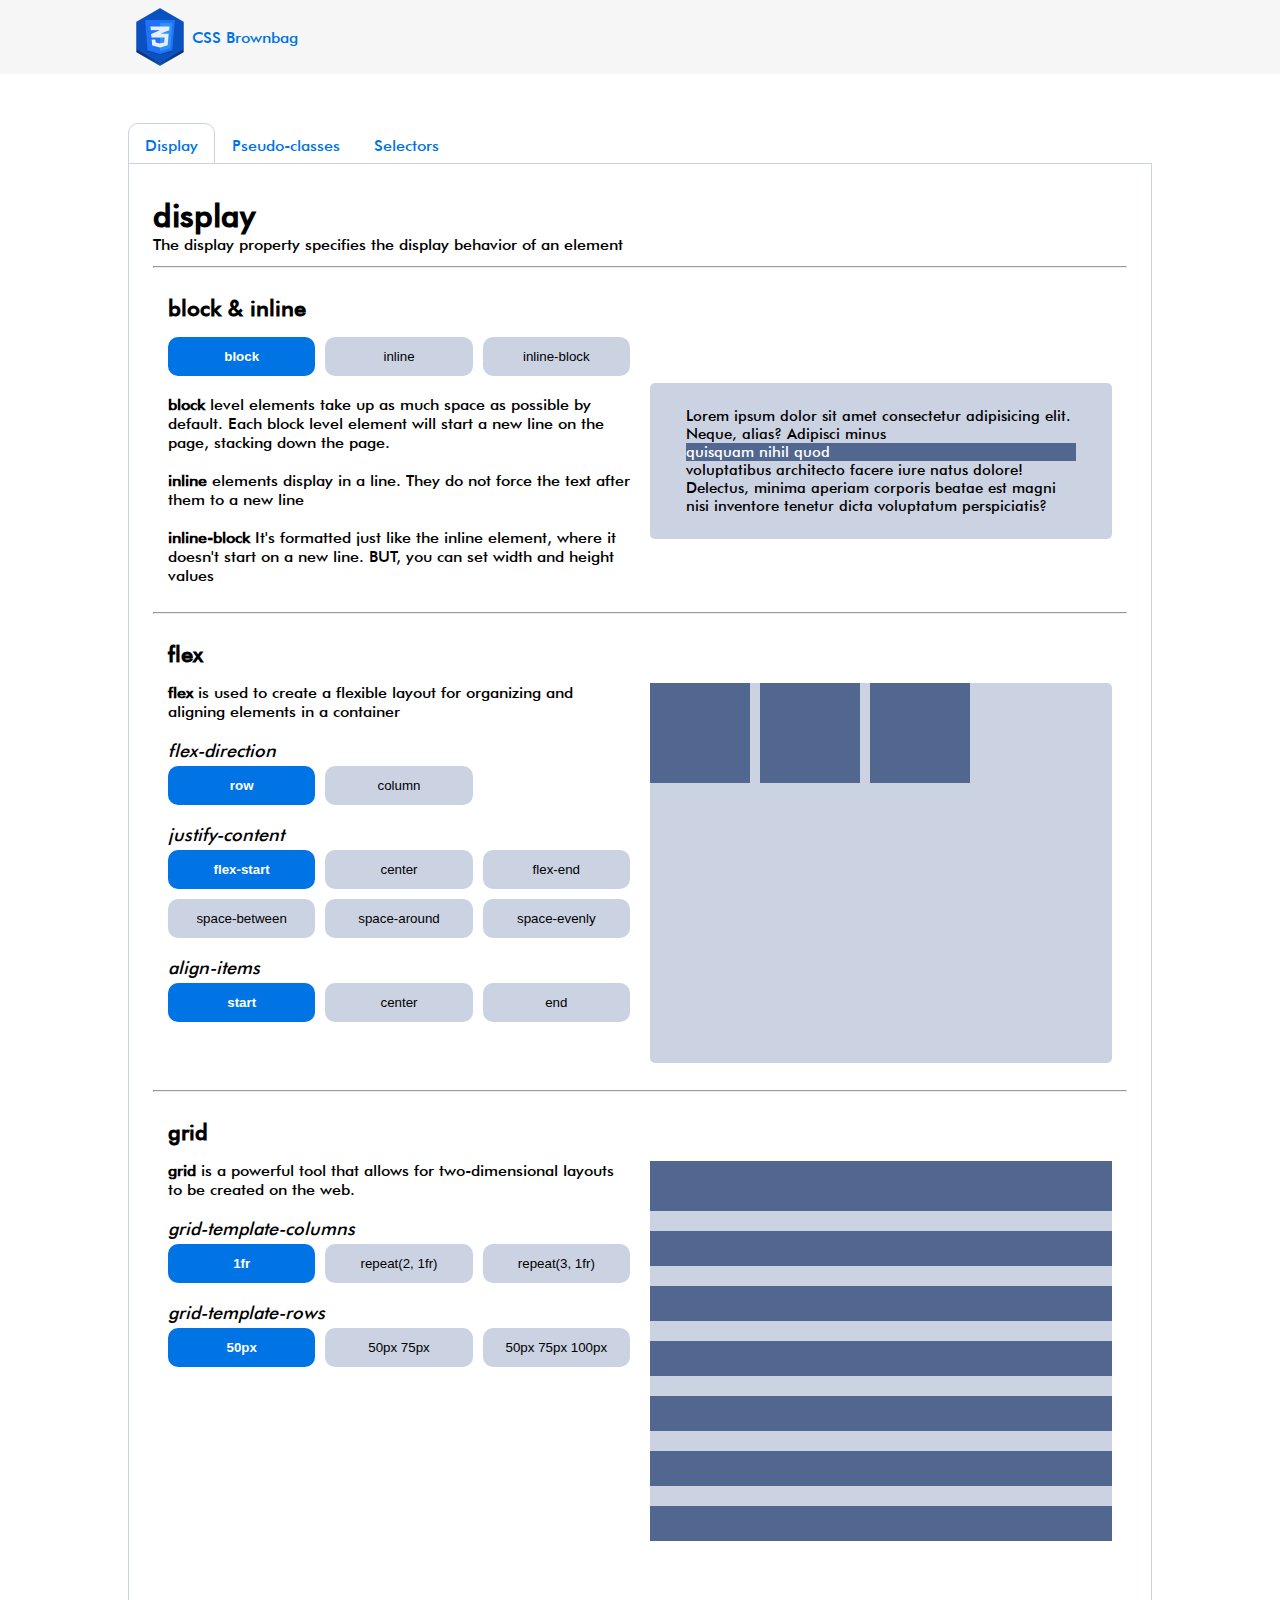
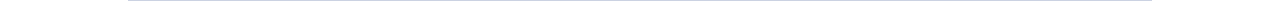
==== commit c0262e5e: "Change grid-template-columns label" ====
--- a/index.html
+++ b/index.html
@@ -175,10 +175,10 @@
                   <div class="grid grid-col--3">
                     <button class="btn btn-primary" data-class="grid-col--1">1fr</button>
                     <button class="btn btn-secondary" data-class="grid-col--2">
-                      repeat(1, 2fr)
+                      repeat(2, 1fr)
                     </button>
                     <button class="btn btn-secondary" data-class="grid-col--3">
-                      repeat(1, 3fr)
+                      repeat(3, 1fr)
                     </button>
                   </div>
                 </div>
@@ -412,9 +412,9 @@
             <div class="content-sample-code">
               <code
                 >* { <br />
-                margin: 0; <br />
-                padding: 0; <br />
-                box-sizing: border-box; <br />
+                &emsp;margin: 0; <br />
+                &emsp;padding: 0; <br />
+                &emsp;box-sizing: border-box; <br />
                 }
               </code>
             </div>
@@ -427,8 +427,8 @@
             <div class="content-sample-code">
               <code
                 >h5 { <br />
-                color: red; <br />
-                font-size: 20px; <br />
+                  &emsp;color: red; <br />
+                  &emsp;font-size: 20px; <br />
                 }
               </code>
             </div>
@@ -445,12 +445,12 @@
             <div class="content-sample-code">
               <code
                 >.box .box-1 { <br />
-                color: blue; <br />
-                width: 100px; <br />
+                  &emsp;color: blue; <br />
+                  &emsp;width: 100px; <br />
                 }<br />
                 <br />
                 .btn:hover { <br />
-                color: #b2b2b2; <br />
+                  &emsp;color: #b2b2b2; <br />
                 }</code
               >
             </div>
@@ -465,7 +465,7 @@
             <div class="content-sample-code">
               <code
                 >#hero-section {<br />
-                background-color: #green; <br />
+                  &emsp;background-color: #green; <br />
                 }</code
               >
             </div>
@@ -480,7 +480,7 @@
             <div class="content-sample-code">
               <code>
                 &lt;p style="color: red"&gt;<br />
-                Lorem ipsum dolor sit amet.<br />
+                &emsp;Lorem ipsum dolor sit amet.<br />
                 &lt;/p&gt;</code
               >
             </div>
@@ -496,7 +496,7 @@
             <div class="content-sample-code">
               <code>
                 p { <br />
-                color: #fff !important <br />
+                  &emsp;color: #fff !important <br />
                 }</code
               >
             </div>
--- a/css/general.css
+++ b/css/general.css
@@ -47,6 +47,12 @@
 @media screen and (max-width: 1300px) {
   .container {
     width: 80%;
+  }
+}
+
+@media screen and (max-width: 480px) {
+  html {
+    font-size: 100%;
   }
 }
 
--- a/css/styles.css
+++ b/css/styles.css
@@ -108,7 +108,7 @@
   gap: 2rem;
 }
 
-@media screen and (max-width: 930px) {
+@media screen and (max-width: 1000px) {
   .content {
     flex-direction: column;
   }
@@ -152,7 +152,7 @@
   align-self: center;
 }
 
-@media screen and (max-width: 930px) {
+@media screen and (max-width: 1000px) {
   .content-sample-flex {
     padding: 1.2rem;
     height: 200px;
